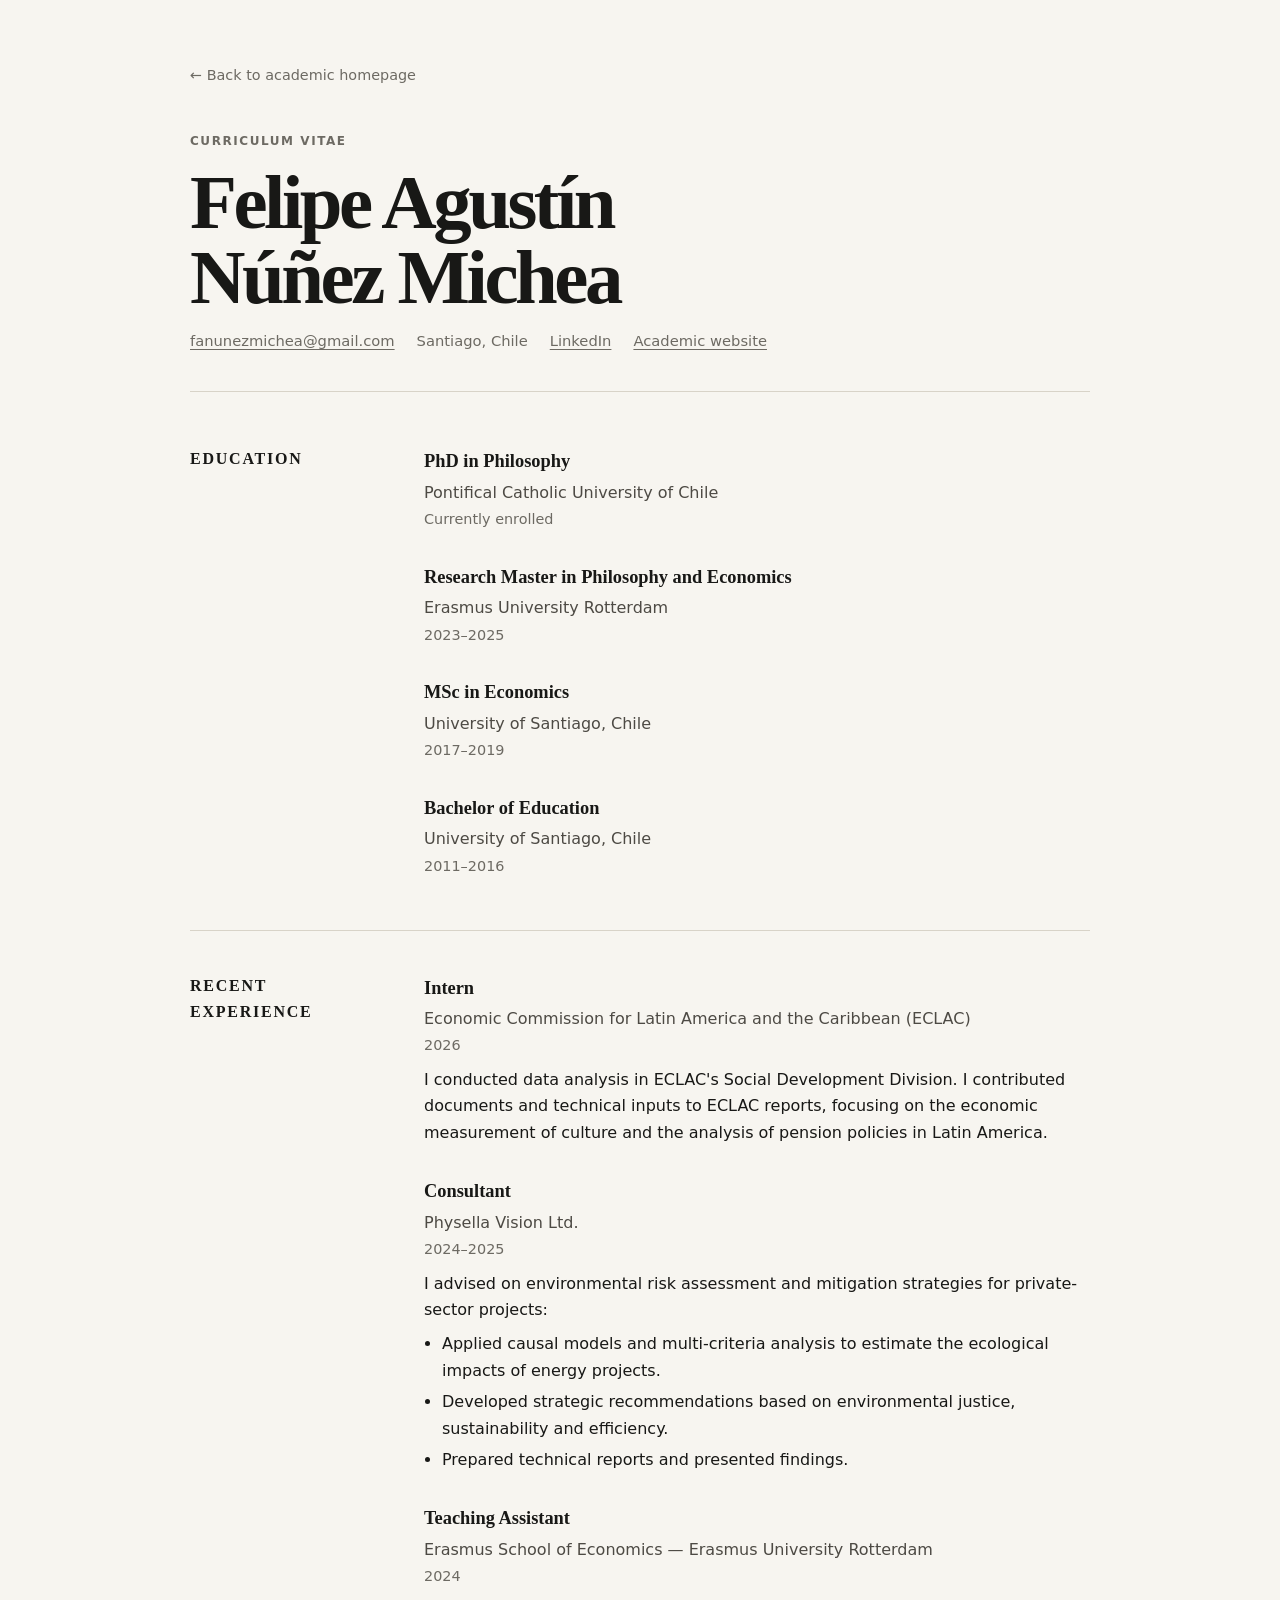
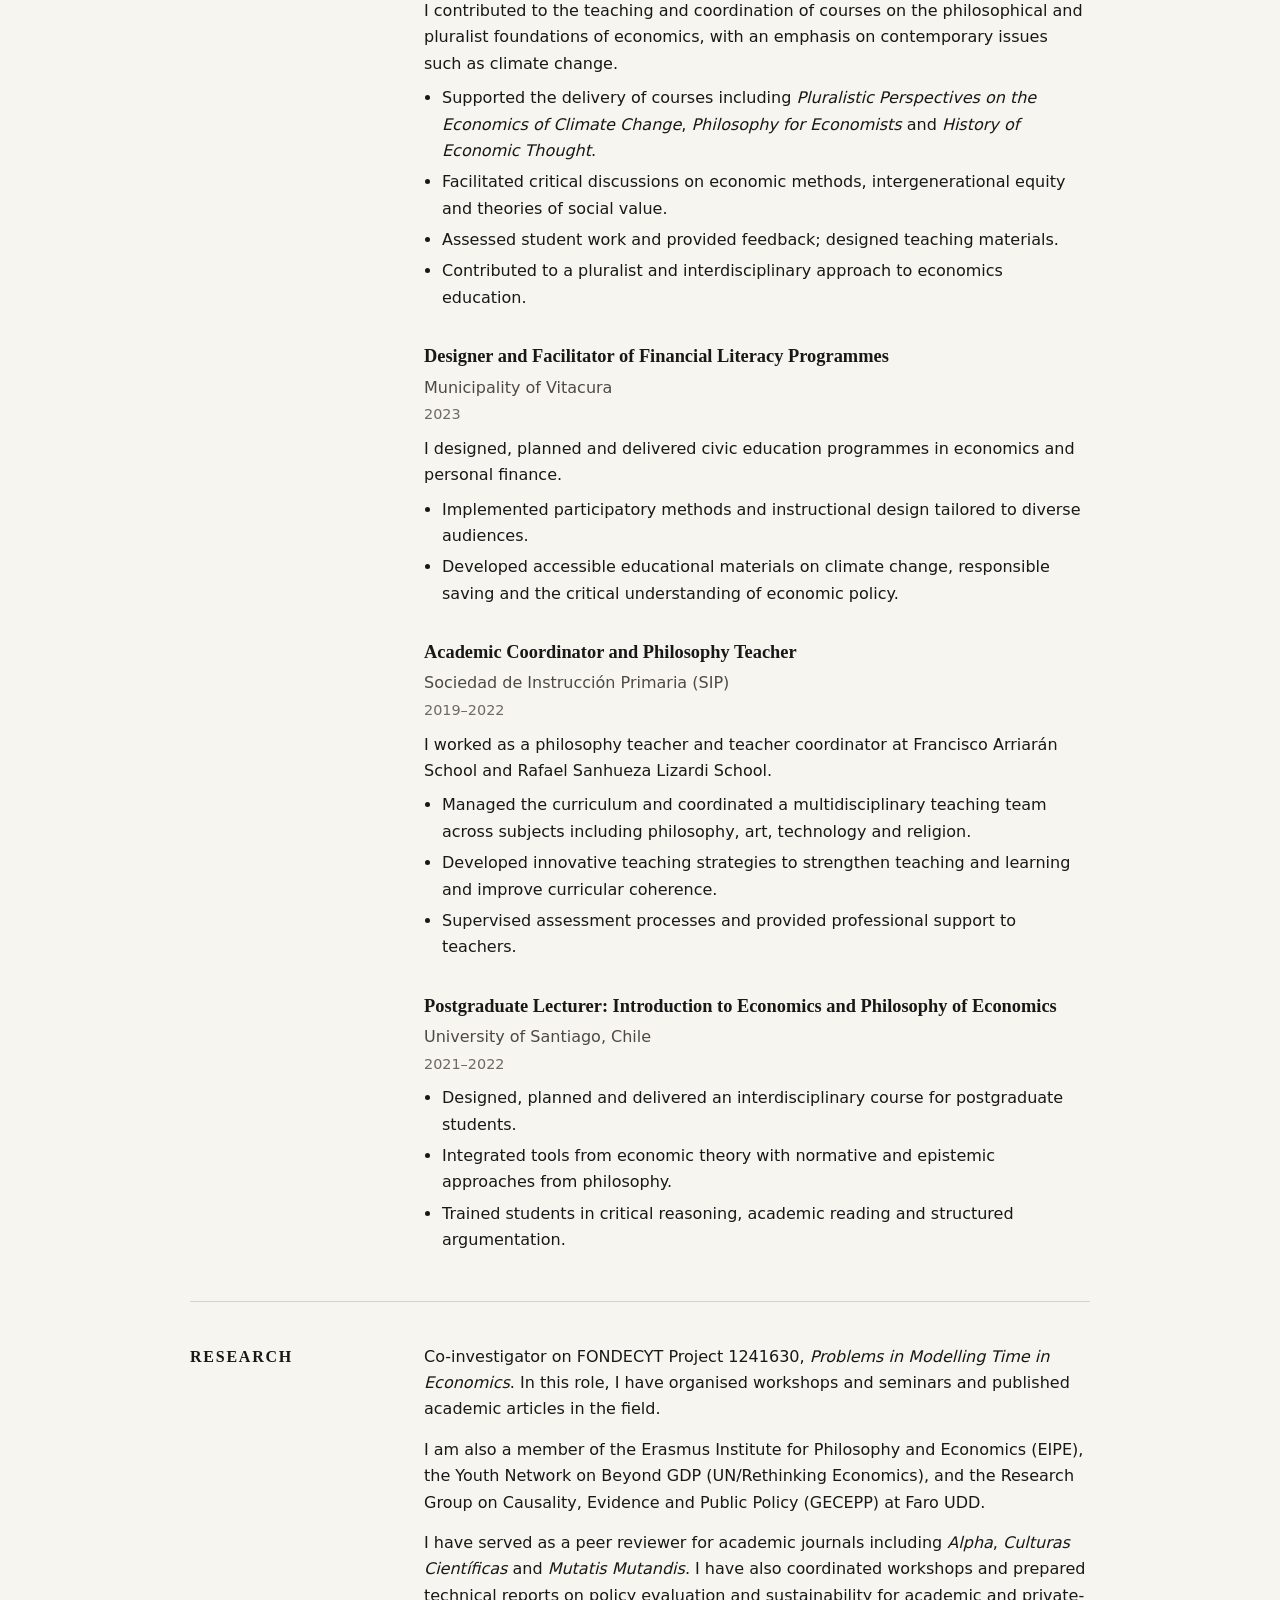
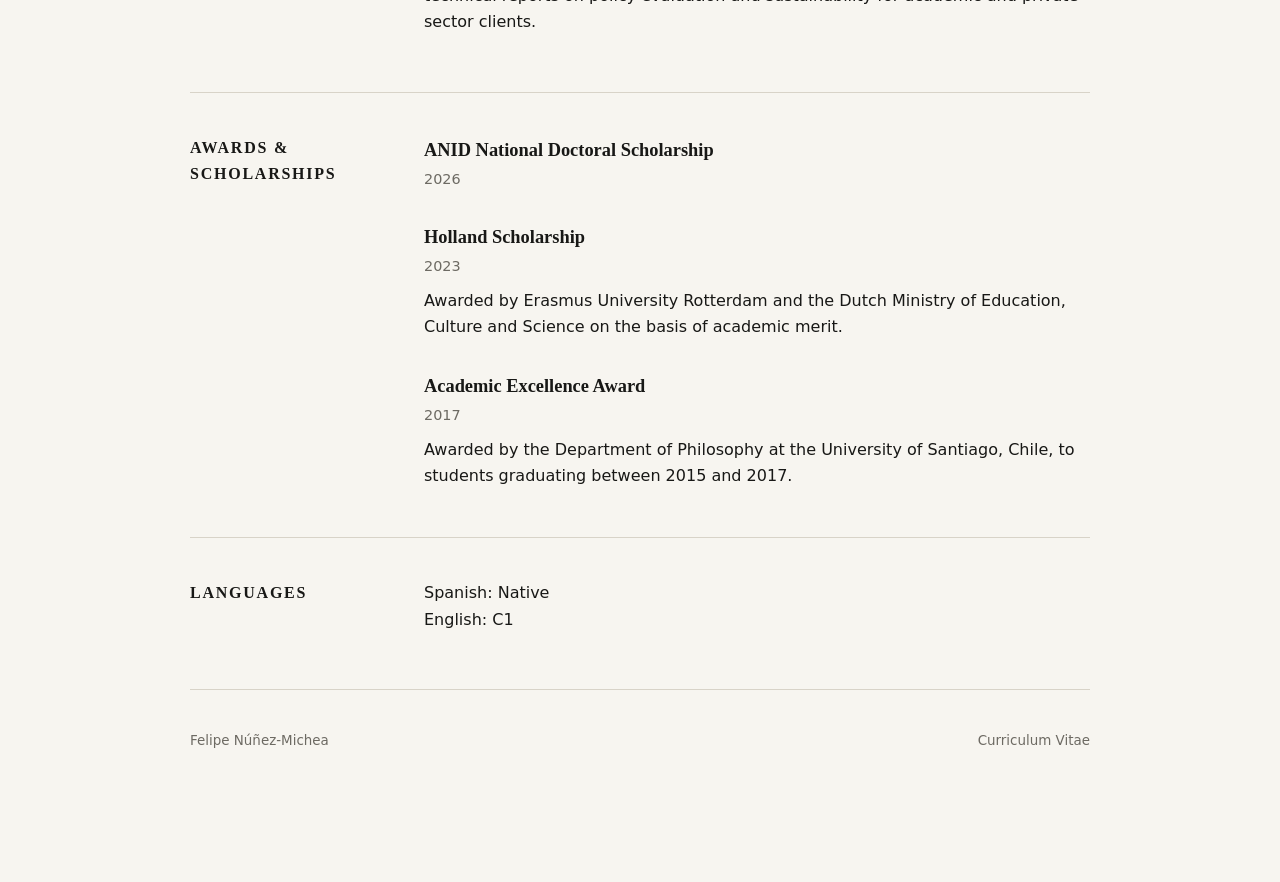
==== cv.html @ 3013bfc6 "Add files via upload" ====
<!doctype html>
<html lang="en">
<head>
  <meta charset="utf-8">
  <meta name="viewport" content="width=device-width, initial-scale=1">
  <meta name="description" content="Curriculum vitae of Felipe Núñez-Michea.">
  <title>CV | Felipe Núñez-Michea</title>
  <link rel="stylesheet" href="assets/css/site.css">
  <style>
    .cv-page { max-width: 900px; padding-top: 62px; padding-bottom: 72px; }
    .cv-topbar { margin-bottom: 44px; }
    .cv-topbar a { color: var(--muted); text-decoration: none; font-size: .9rem; }
    .cv-header { padding-bottom: 38px; border-bottom: 1px solid var(--line); margin-bottom: 12px; }
    .cv-header h1 { font-size: clamp(2.8rem, 6vw, 4.8rem); margin-bottom: 14px; }
    .cv-contact { display: flex; flex-wrap: wrap; gap: 8px 22px; color: var(--muted); font-size: .92rem; }
    .cv-section { display: grid; grid-template-columns: 190px 1fr; gap: 44px; padding: 42px 0; border-bottom: 1px solid var(--line); }
    .cv-section h2 { font-size: 1rem; text-transform: uppercase; letter-spacing: .11em; margin: 0; }
    .cv-item { margin-bottom: 30px; }
    .cv-item:last-child { margin-bottom: 0; }
    .cv-item h3 { font-size: 1.15rem; margin-bottom: 3px; }
    .cv-item .institution { margin: 0; color: #4d4a44; }
    .cv-item .date { margin: 2px 0 9px; color: var(--muted); font-size: .9rem; }
    .cv-item p { margin: 6px 0; }
    .cv-item ul { margin: 8px 0 0 18px; padding: 0; }
    .cv-item li { margin: 5px 0; }
    .cv-prose p { margin-top: 0; margin-bottom: 14px; }
    @media (max-width: 720px) {
      .cv-section { grid-template-columns: 1fr; gap: 18px; }
      .cv-page { padding-top: 34px; }
    }
    @media print {
      .cv-topbar { display: none; }
      .cv-page { max-width: none; padding: 0; }
      .cv-section { grid-template-columns: 140px 1fr; gap: 24px; padding: 22px 0; }
      .cv-header { padding-bottom: 24px; }
    }
  </style>
</head>
<body>
  <div class="shell cv-page">
    <div class="cv-topbar"><a href="index.html">← Back to academic homepage</a></div>

    <header class="cv-header">
      <p class="eyebrow">Curriculum Vitae</p>
      <h1>Felipe Agustín<br>Núñez Michea</h1>
      <div class="cv-contact">
        <a href="mailto:fanunezmichea@gmail.com">fanunezmichea@gmail.com</a>
        <span>Santiago, Chile</span>
        <a href="https://cl.linkedin.com/in/felipenunezmichea" target="_blank" rel="noopener noreferrer">LinkedIn</a>
        <a href="index.html">Academic website</a>
      </div>
    </header>

    <main>
      <section class="cv-section">
        <h2>Education</h2>
        <div>
          <article class="cv-item">
            <h3>PhD in Philosophy</h3>
            <p class="institution">Pontifical Catholic University of Chile</p>
            <p class="date">Currently enrolled</p>
          </article>
          <article class="cv-item">
            <h3>Research Master in Philosophy and Economics</h3>
            <p class="institution">Erasmus University Rotterdam</p>
            <p class="date">2023–2025</p>
          </article>
          <article class="cv-item">
            <h3>MSc in Economics</h3>
            <p class="institution">University of Santiago, Chile</p>
            <p class="date">2017–2019</p>
          </article>
          <article class="cv-item">
            <h3>Bachelor of Education</h3>
            <p class="institution">University of Santiago, Chile</p>
            <p class="date">2011–2016</p>
          </article>
        </div>
      </section>

      <section class="cv-section">
        <h2>Recent experience</h2>
        <div>
          <article class="cv-item">
            <h3>Intern</h3>
            <p class="institution">Economic Commission for Latin America and the Caribbean (ECLAC)</p>
            <p class="date">2026</p>
            <p>I conducted data analysis in ECLAC's Social Development Division. I contributed documents and technical inputs to ECLAC reports, focusing on the economic measurement of culture and the analysis of pension policies in Latin America.</p>
          </article>

          <article class="cv-item">
            <h3>Consultant</h3>
            <p class="institution">Physella Vision Ltd.</p>
            <p class="date">2024–2025</p>
            <p>I advised on environmental risk assessment and mitigation strategies for private-sector projects:</p>
            <ul>
              <li>Applied causal models and multi-criteria analysis to estimate the ecological impacts of energy projects.</li>
              <li>Developed strategic recommendations based on environmental justice, sustainability and efficiency.</li>
              <li>Prepared technical reports and presented findings.</li>
            </ul>
          </article>

          <article class="cv-item">
            <h3>Teaching Assistant</h3>
            <p class="institution">Erasmus School of Economics — Erasmus University Rotterdam</p>
            <p class="date">2024</p>
            <p>I contributed to the teaching and coordination of courses on the philosophical and pluralist foundations of economics, with an emphasis on contemporary issues such as climate change.</p>
            <ul>
              <li>Supported the delivery of courses including <em>Pluralistic Perspectives on the Economics of Climate Change</em>, <em>Philosophy for Economists</em> and <em>History of Economic Thought</em>.</li>
              <li>Facilitated critical discussions on economic methods, intergenerational equity and theories of social value.</li>
              <li>Assessed student work and provided feedback; designed teaching materials.</li>
              <li>Contributed to a pluralist and interdisciplinary approach to economics education.</li>
            </ul>
          </article>

          <article class="cv-item">
            <h3>Designer and Facilitator of Financial Literacy Programmes</h3>
            <p class="institution">Municipality of Vitacura</p>
            <p class="date">2023</p>
            <p>I designed, planned and delivered civic education programmes in economics and personal finance.</p>
            <ul>
              <li>Implemented participatory methods and instructional design tailored to diverse audiences.</li>
              <li>Developed accessible educational materials on climate change, responsible saving and the critical understanding of economic policy.</li>
            </ul>
          </article>

          <article class="cv-item">
            <h3>Academic Coordinator and Philosophy Teacher</h3>
            <p class="institution">Sociedad de Instrucción Primaria (SIP)</p>
            <p class="date">2019–2022</p>
            <p>I worked as a philosophy teacher and teacher coordinator at Francisco Arriarán School and Rafael Sanhueza Lizardi School.</p>
            <ul>
              <li>Managed the curriculum and coordinated a multidisciplinary teaching team across subjects including philosophy, art, technology and religion.</li>
              <li>Developed innovative teaching strategies to strengthen teaching and learning and improve curricular coherence.</li>
              <li>Supervised assessment processes and provided professional support to teachers.</li>
            </ul>
          </article>

          <article class="cv-item">
            <h3>Postgraduate Lecturer: Introduction to Economics and Philosophy of Economics</h3>
            <p class="institution">University of Santiago, Chile</p>
            <p class="date">2021–2022</p>
            <ul>
              <li>Designed, planned and delivered an interdisciplinary course for postgraduate students.</li>
              <li>Integrated tools from economic theory with normative and epistemic approaches from philosophy.</li>
              <li>Trained students in critical reasoning, academic reading and structured argumentation.</li>
            </ul>
          </article>
        </div>
      </section>

      <section class="cv-section">
        <h2>Research</h2>
        <div class="cv-prose">
          <p>Co-investigator on FONDECYT Project 1241630, <em>Problems in Modelling Time in Economics</em>. In this role, I have organised workshops and seminars and published academic articles in the field.</p>
          <p>I am also a member of the Erasmus Institute for Philosophy and Economics (EIPE), the Youth Network on Beyond GDP (UN/Rethinking Economics), and the Research Group on Causality, Evidence and Public Policy (GECEPP) at Faro UDD.</p>
          <p>I have served as a peer reviewer for academic journals including <em>Alpha</em>, <em>Culturas Científicas</em> and <em>Mutatis Mutandis</em>. I have also coordinated workshops and prepared technical reports on policy evaluation and sustainability for academic and private-sector clients.</p>
        </div>
      </section>

      <section class="cv-section">
        <h2>Awards & scholarships</h2>
        <div>
          <article class="cv-item">
            <h3>ANID National Doctoral Scholarship</h3>
            <p class="date">2026</p>
          </article>
          <article class="cv-item">
            <h3>Holland Scholarship</h3>
            <p class="date">2023</p>
            <p>Awarded by Erasmus University Rotterdam and the Dutch Ministry of Education, Culture and Science on the basis of academic merit.</p>
          </article>
          <article class="cv-item">
            <h3>Academic Excellence Award</h3>
            <p class="date">2017</p>
            <p>Awarded by the Department of Philosophy at the University of Santiago, Chile, to students graduating between 2015 and 2017.</p>
          </article>
        </div>
      </section>

      <section class="cv-section">
        <h2>Languages</h2>
        <div class="cv-prose">
          <p>Spanish: Native<br>English: C1</p>
        </div>
      </section>
    </main>

    <footer class="site-footer">
      <span>Felipe Núñez-Michea</span>
      <span>Curriculum Vitae</span>
    </footer>
  </div>
</body>
</html>
---- assets/css/site.css ----
:root {
  --bg: #f7f5f0;
  --ink: #181816;
  --muted: #6d6a63;
  --line: #d8d3c8;
  --accent: #27384a;
  --max: 1120px;
}
* { box-sizing: border-box; }
html { scroll-behavior: smooth; }
body { margin: 0; background: var(--bg); color: var(--ink); font-family: Inter, ui-sans-serif, system-ui, -apple-system, BlinkMacSystemFont, "Segoe UI", sans-serif; line-height: 1.65; -webkit-font-smoothing: antialiased; }
a { color: inherit; text-decoration-thickness: 1px; text-underline-offset: 3px; }
a:hover { color: var(--accent); }
.shell { width: min(var(--max), calc(100% - 40px)); margin: 0 auto; }
.site-header { position: sticky; top: 0; z-index: 20; backdrop-filter: blur(10px); background: rgba(247,245,240,.92); border-bottom: 1px solid rgba(0,0,0,.07); }
.nav { min-height: 66px; display: flex; align-items: center; justify-content: space-between; gap: 24px; }
.brand { font-family: Georgia, "Times New Roman", serif; font-size: 1.07rem; font-weight: 700; text-decoration: none; letter-spacing: .01em; }
.nav-links { display: flex; gap: 24px; font-size: .9rem; }
.nav-links a { text-decoration: none; color: var(--muted); }
.nav-links a:hover { color: var(--ink); }
.hero { display: grid; grid-template-columns: 1.45fr .55fr; gap: 76px; padding: 90px 0 70px; border-bottom: 1px solid var(--line); }
.eyebrow { margin: 0 0 14px; color: var(--muted); text-transform: uppercase; letter-spacing: .13em; font-size: .75rem; font-weight: 700; }
h1, h2, h3 { font-family: Georgia, "Times New Roman", serif; font-weight: 600; margin-top: 0; }
h1 { margin-bottom: 18px; font-size: clamp(3rem, 7vw, 5.8rem); line-height: .97; letter-spacing: -.045em; }
.dek { max-width: 720px; font-family: Georgia, "Times New Roman", serif; font-size: clamp(1.25rem, 2.4vw, 1.7rem); line-height: 1.45; color: #35332f; }
.hero-meta { align-self: end; padding-bottom: 8px; }
.portrait { width: 100%; aspect-ratio: 4 / 5; object-fit: cover; object-position: center 34%; filter: grayscale(100%); display: block; margin-bottom: 24px; }
.meta-block { font-size: .92rem; color: var(--muted); }
.meta-block p { margin: 0 0 12px; }
main section { display: grid; grid-template-columns: 220px 1fr; gap: 56px; padding: 68px 0; border-bottom: 1px solid var(--line); }
.section-label h2 { font-size: 1.05rem; text-transform: uppercase; letter-spacing: .11em; margin-bottom: 8px; }
.section-label p { color: var(--muted); font-size: .86rem; margin: 0; }
.section-body { max-width: 760px; }
.section-body > p:first-child { margin-top: 0; }
.research-grid { display: grid; grid-template-columns: repeat(2, minmax(0, 1fr)); gap: 18px 34px; margin-top: 28px; }
.research-item { padding-top: 14px; border-top: 1px solid var(--line); }
.research-item strong { display: block; font-family: Georgia, "Times New Roman", serif; font-size: 1.05rem; }
.research-item span { color: var(--muted); font-size: .9rem; }
.entry { display: grid; grid-template-columns: 110px 1fr; gap: 24px; padding: 0 0 30px; margin-bottom: 30px; border-bottom: 1px solid #e5e0d7; }
.entry:last-child { margin-bottom: 0; border-bottom: 0; padding-bottom: 0; }
.entry-year { color: var(--muted); font-size: .88rem; padding-top: 4px; }
.entry h3 { font-size: 1.18rem; line-height: 1.35; margin-bottom: 5px; }
.entry p { margin: 0; color: #4d4a44; font-size: .94rem; }
.entry .detail { margin-top: 8px; color: var(--muted); }
.publication-title { font-style: italic; }
.contact-row { display: flex; flex-wrap: wrap; gap: 14px 24px; }
.contact-row a { font-size: .93rem; }
.site-footer { padding: 40px 0 58px; color: var(--muted); font-size: .84rem; display: flex; justify-content: space-between; gap: 20px; }
@media (max-width: 820px) { .nav-links { display: none; } .hero { grid-template-columns: 1fr; gap: 36px; padding-top: 60px; } .hero-meta { max-width: 320px; } main section { grid-template-columns: 1fr; gap: 26px; } .entry { grid-template-columns: 1fr; gap: 8px; } .research-grid { grid-template-columns: 1fr; } }
@media (max-width: 520px) { .shell { width: min(100% - 24px, var(--max)); } h1 { font-size: 3.2rem; } .hero { padding: 48px 0 52px; } main section { padding: 50px 0; } .site-footer { flex-direction: column; } }
@media print { .site-header { display: none; } body { background: white; font-size: 10.5pt; } .shell { width: 100%; max-width: none; } .hero { padding: 20px 0 28px; grid-template-columns: 1.65fr .35fr; gap: 28px; } .portrait { max-height: 180px; } main section { padding: 26px 0; grid-template-columns: 150px 1fr; gap: 28px; break-inside: avoid; } h1 { font-size: 36pt; } .site-footer { padding: 22px 0 0; } a { text-decoration: none; } }
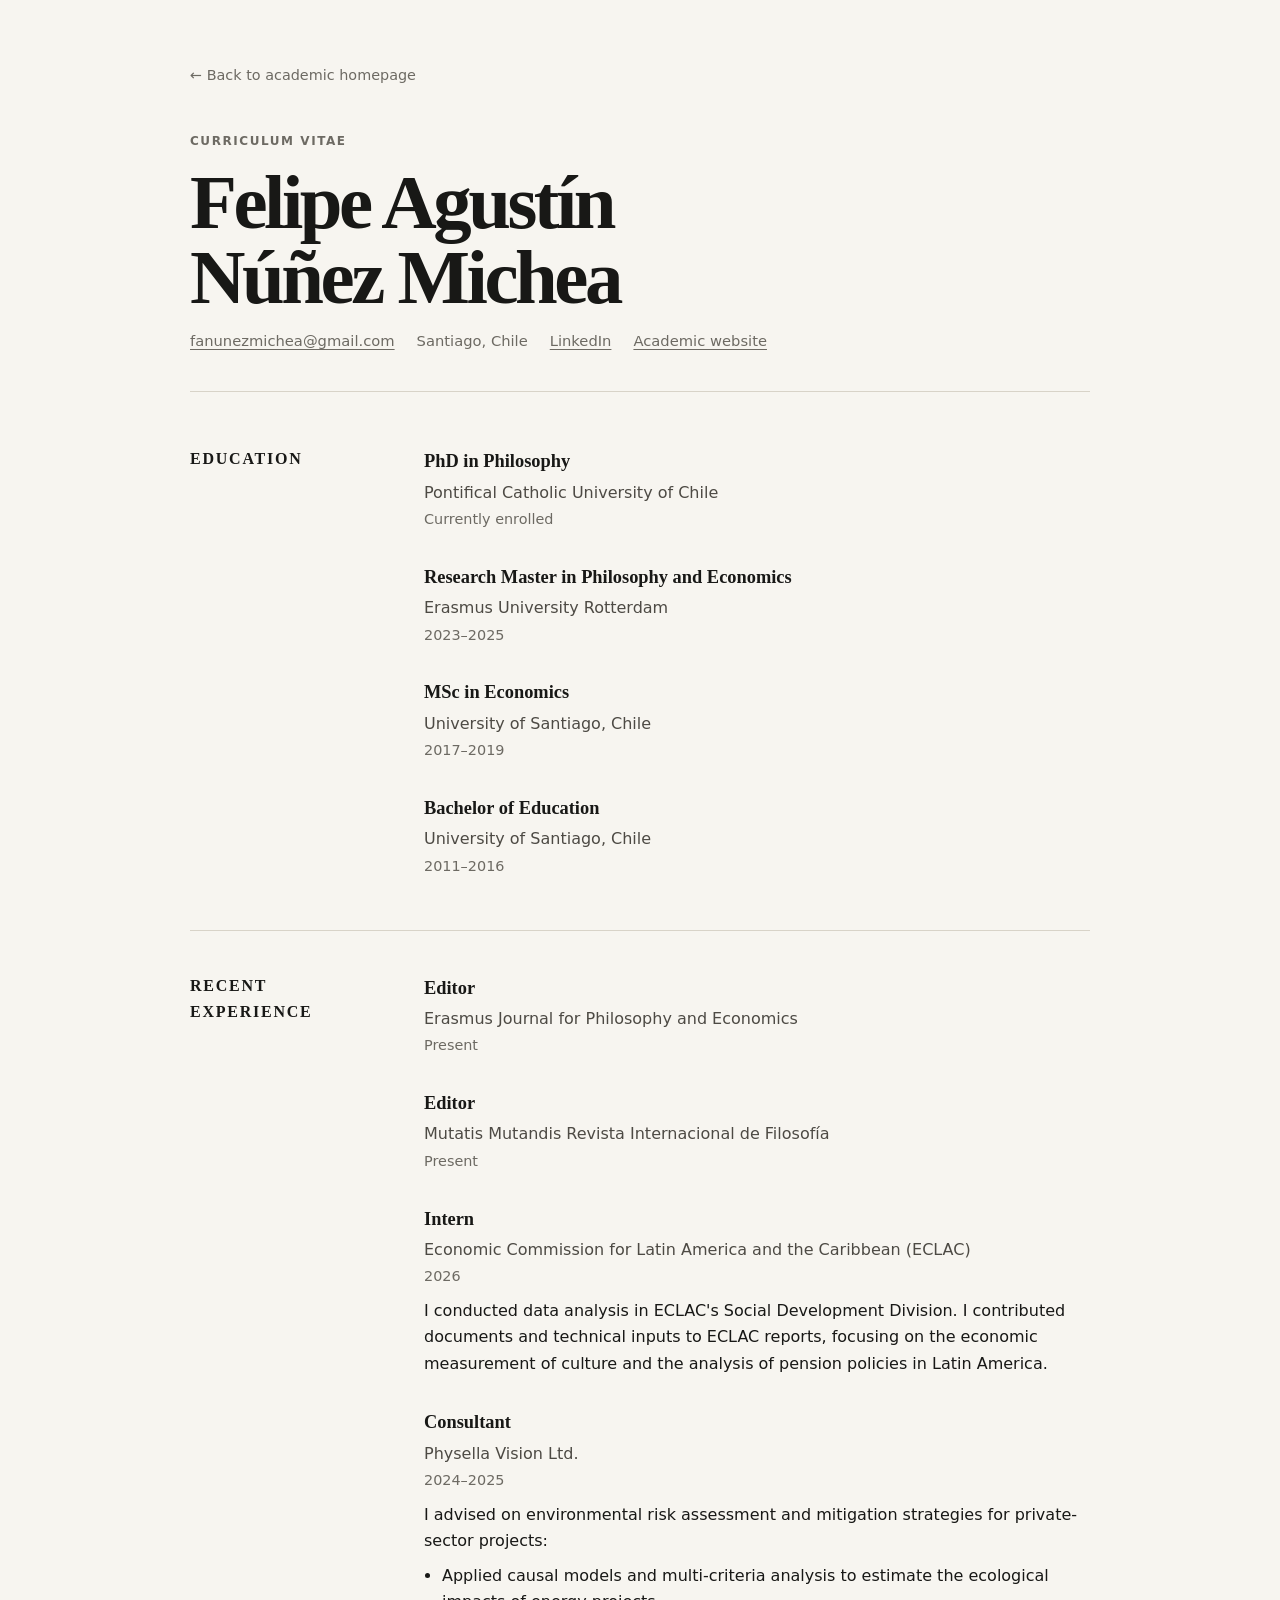
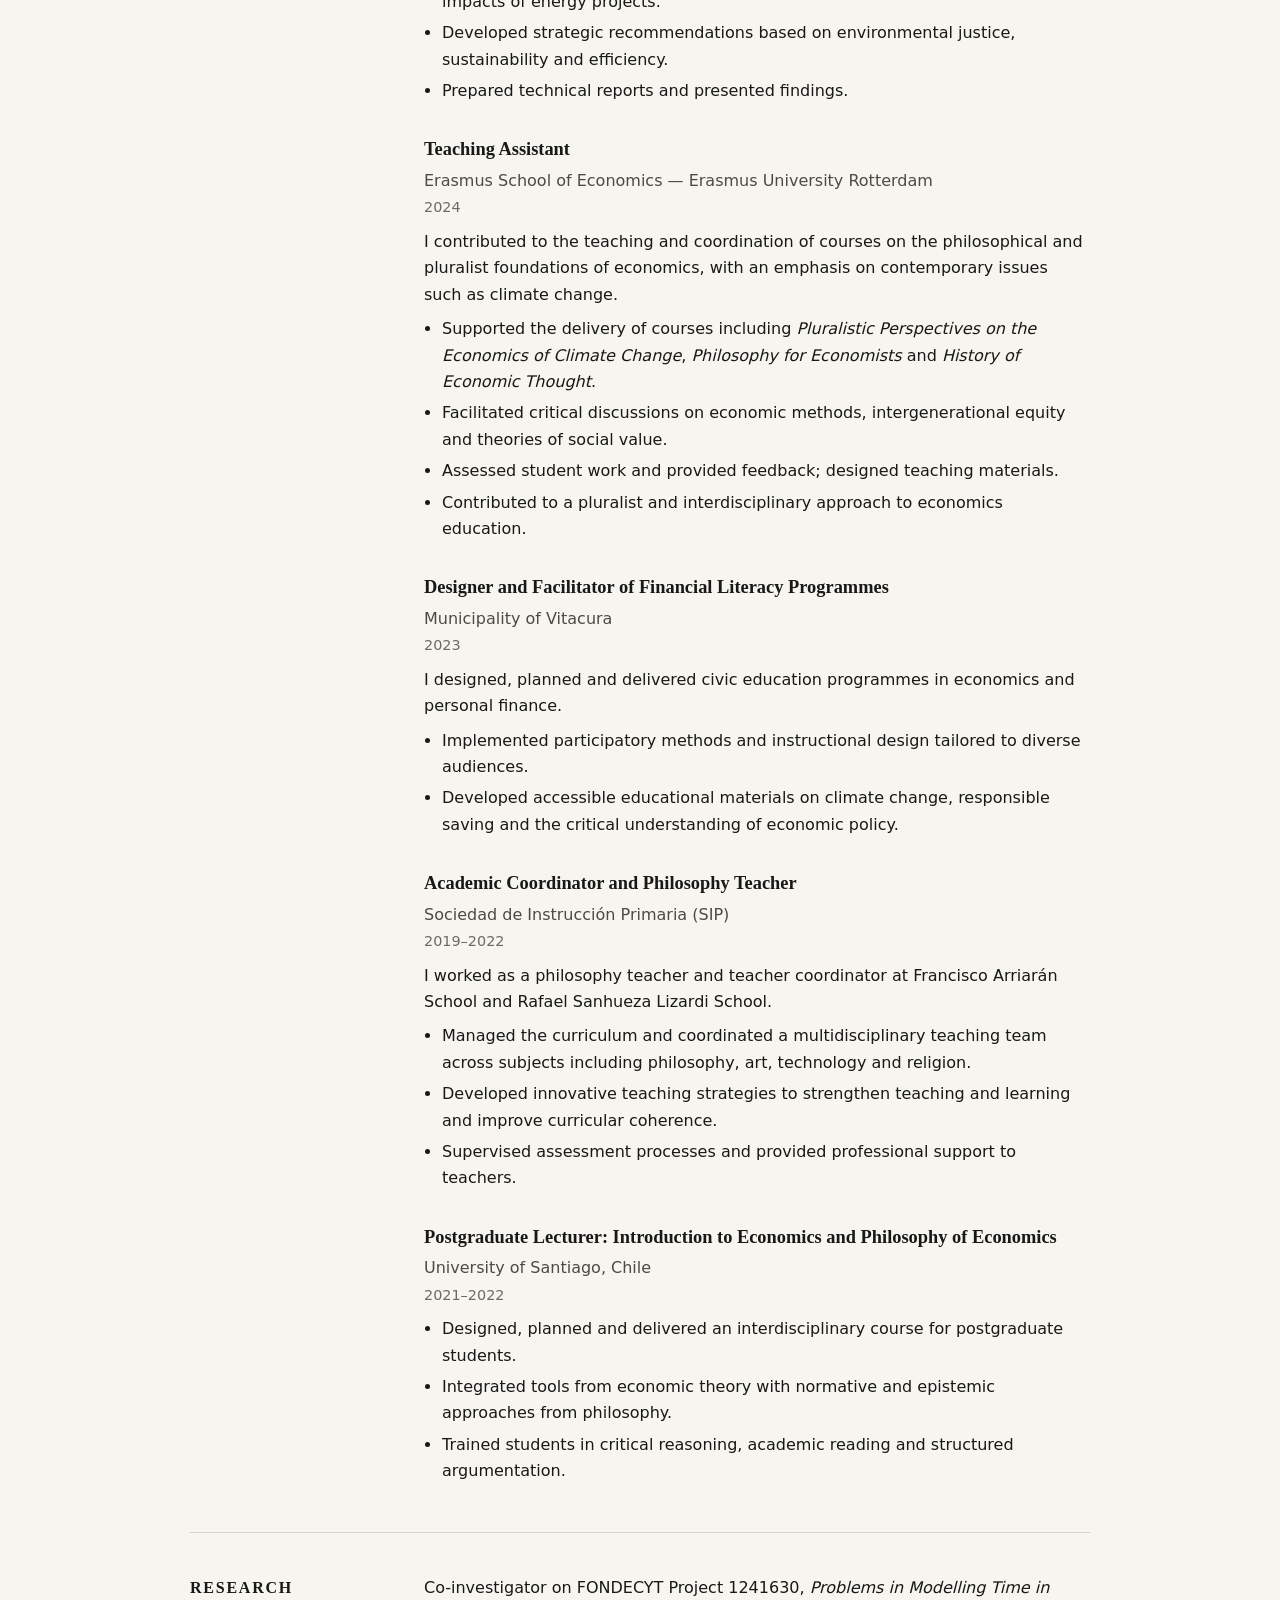
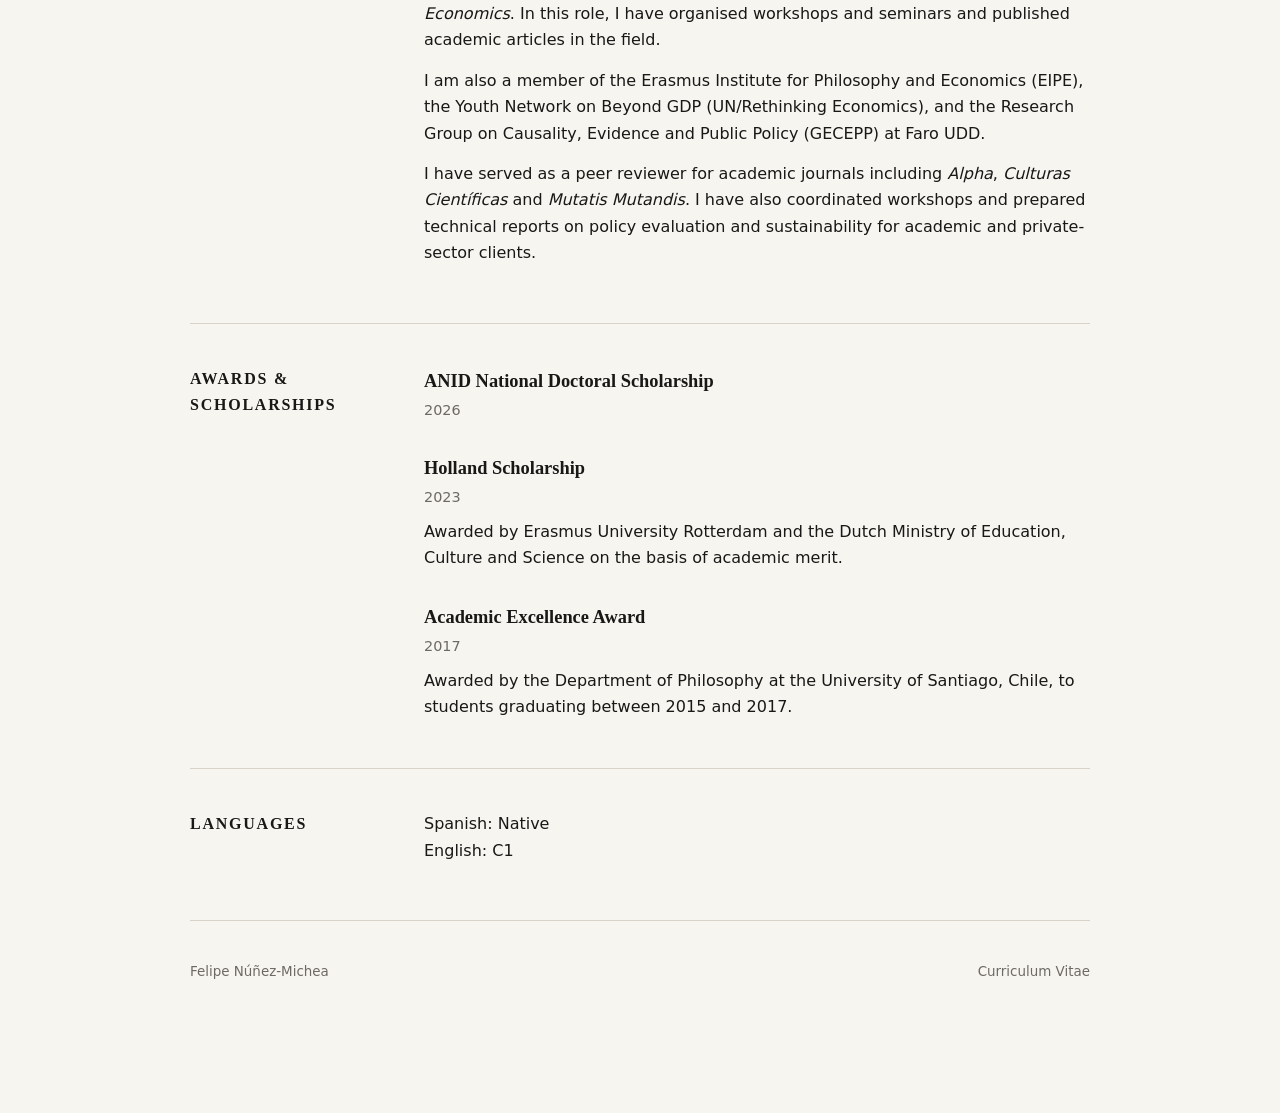
==== commit 2c46f82f: "Update cv.html" ====
--- a/cv.html
+++ b/cv.html
@@ -82,6 +82,17 @@
         <h2>Recent experience</h2>
         <div>
           <article class="cv-item">
+  <h3>Editor</h3>
+  <p class="institution">Erasmus Journal for Philosophy and Economics</p>
+  <p class="date">Present</p>
+</article>
+
+<article class="cv-item">
+  <h3>Editor</h3>
+  <p class="institution">Mutatis Mutandis Revista Internacional de Filosofía</p>
+  <p class="date">Present</p>
+</article>
+          <article class="cv-item">
             <h3>Intern</h3>
             <p class="institution">Economic Commission for Latin America and the Caribbean (ECLAC)</p>
             <p class="date">2026</p>
